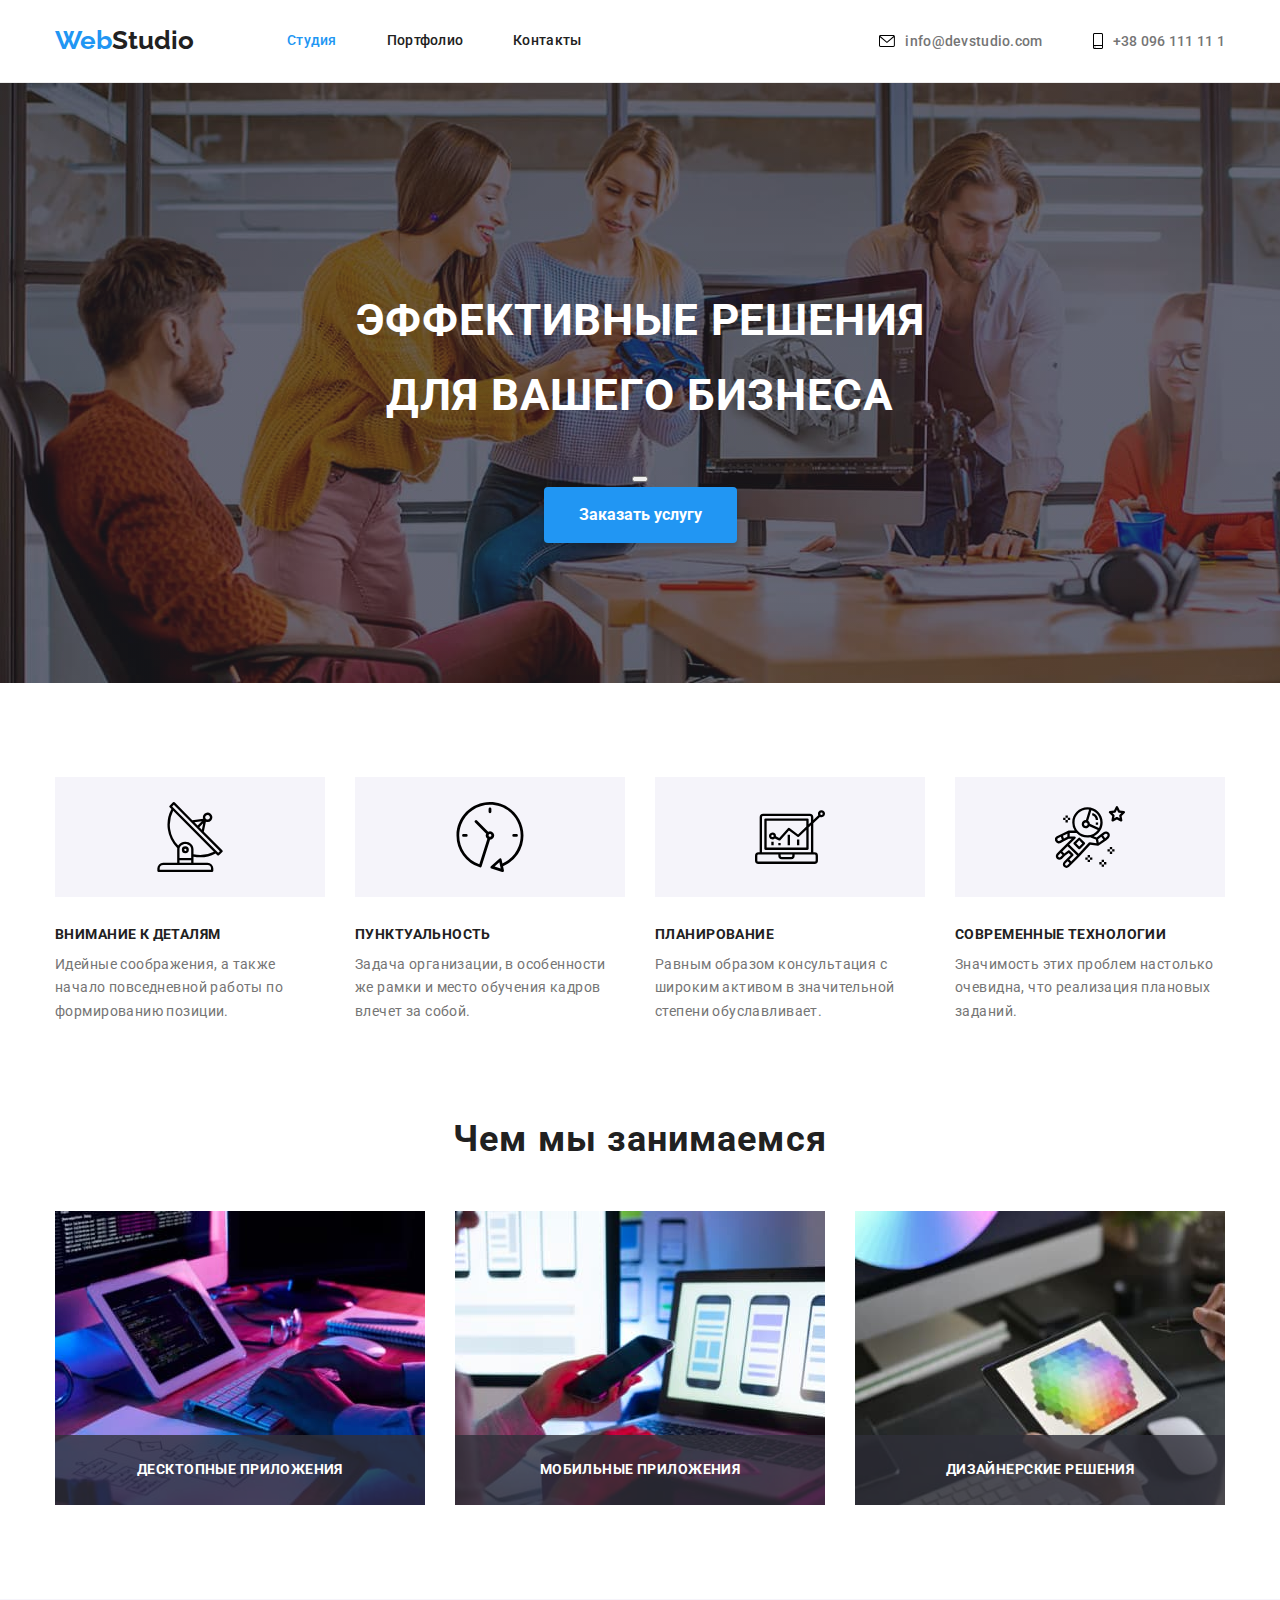
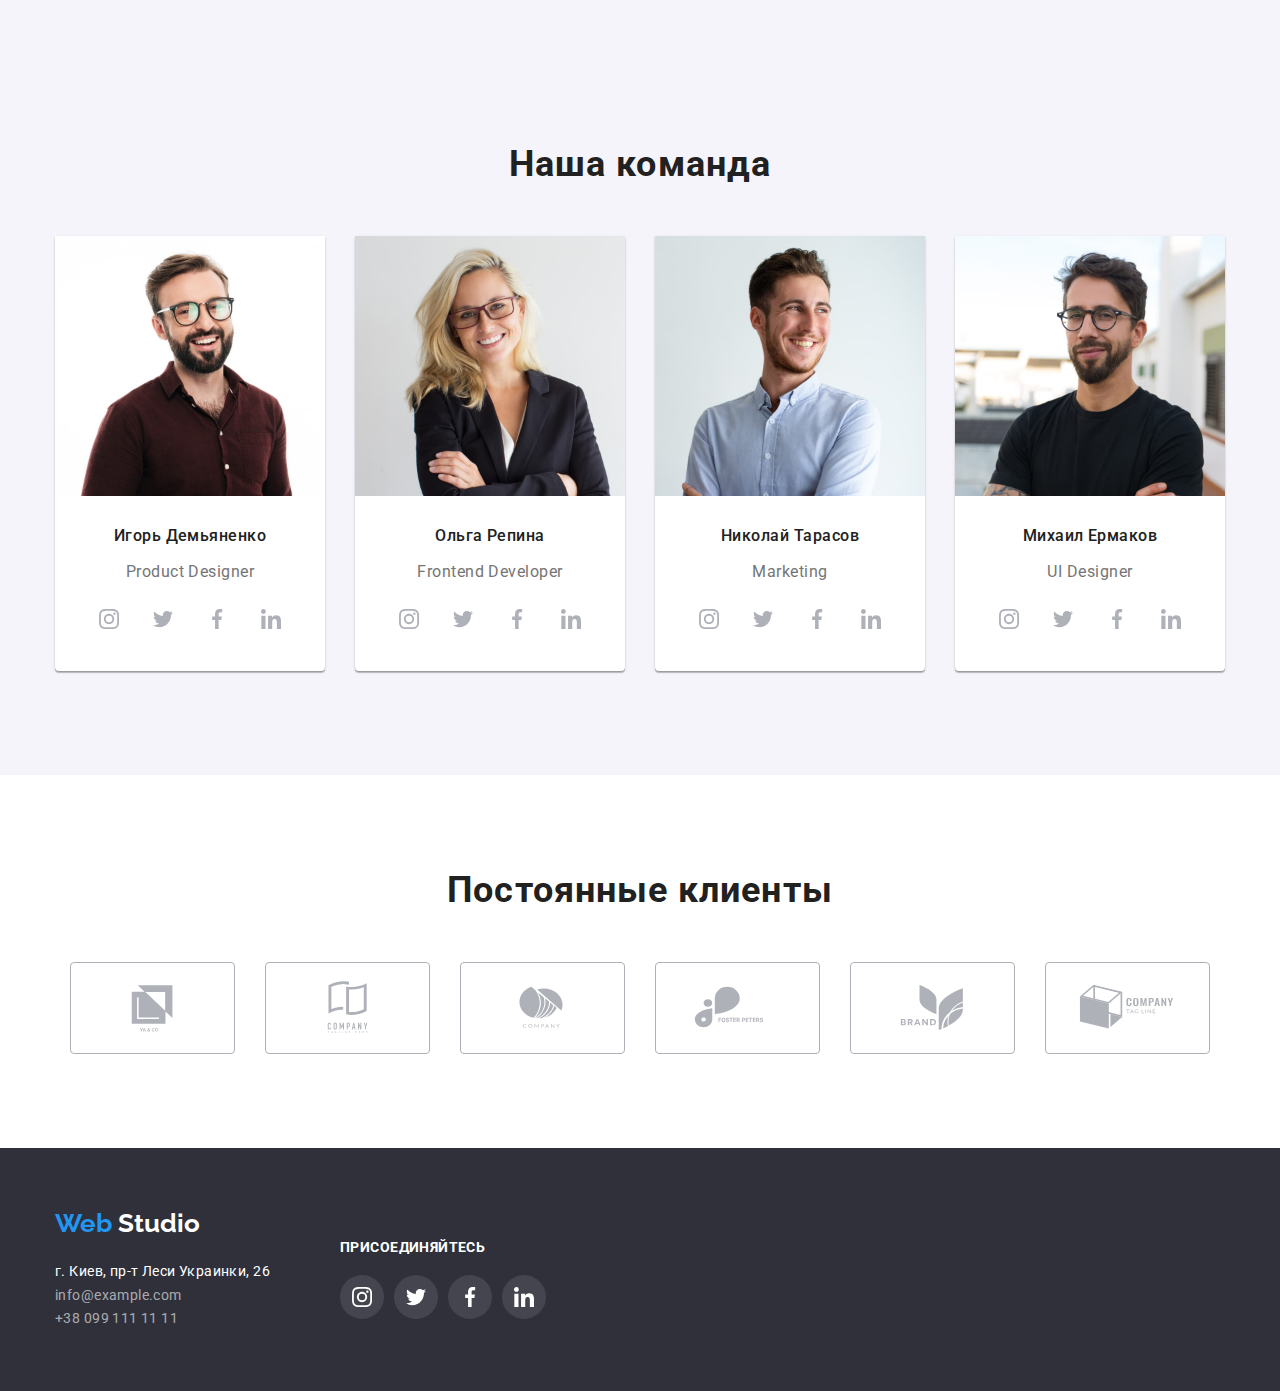
==== index.html @ 38453de9 "homework5_p1" ====
<!DOCTYPE html>
<html lang="ru">
  <head>
    <meta charset="UTF-8" />
    <meta http-equiv="X-UA-Compatible" content="IE=edge" />
    <meta name="viewport" content="width=device-width, initial-scale=1.0" />
    
    <link rel="preconnect" href="https://fonts.googleapis.com"/>
    <link rel="preconnect" href="https://fonts.gstatic.com" crossorigin/>
    <link href="https://fonts.googleapis.com/css2?family=Raleway:wght@700&family=Roboto:wght@400;500;700;900&display=swap" rel="stylesheet"/>

    <link rel="stylesheet" href="https://cdnjs.cloudflare.com/ajax/libs/modern-normalize/1.1.0/modern-normalize.min.css">

    <link rel="stylesheet" href="./css/styles.css"/>
    <title>WebStudio</title>
  </head>

  <body>
    <!-- logo + navigation -->
   
    <header class="header"> 
      <div class="container main-nav">
      <nav class="main-nav">
        <div>
        <a href="./index.html" class="logo"> <span class="logo-color">Web</span>Studio</a>
      </div>
      <div>
        <ul class="site-nav list">
          <li class="item"><a href="./index.html" class="link link-current">Студия</a></li>
          <li class="item"><a href="./portfolio.html" class="link">Портфолио</a></li>
          <li class="item"><a href="" class="link">Контакты</a></li>
        </ul>
      </div>
      </nav>
      
      <div>
      <ul class="auth-nav list main-nav">
        <li class="item"><a href="mailto:info@devstudio.com" class="link">
          <svg class="contacts" width="16" height="12">
            <use href="./img/icons.svg#iconenvelope"></use>
          </svg> info@devstudio.com</a></li>
        <li class="item"><a href="tel:+38096111111" class="link">
          <svg class="contacts" width="10" height="16">
            <use href="./img/icons.svg#iconsmartphone"></use>
          </svg> +38 096 111 11 1</a></li>
      </ul>
    </div>
    <!-- </div> -->
    </header>
  
  
    <!-- mail information -->
    <main>
      <!-- section 1 - major -->
      <section class="hero">
        <h1 class="hero-title">Эффективные решения для вашего бизнеса</h1>
        <div class="backdrop is-hidden data-modal">
          <div class="modal">
            <button class="modal-button" data-modal-close></button> 
          </div>
        <button class="hero-button" type="button" data-modal-open>Заказать услугу</button>
        
      </section>
      <!-- section 2 - our features -->
      <section class="our-features">
        <div class="container features">
        <h2 hidden class="section-title">our features</h2>
        <ul class="our features list">
          <li class="our-features-text">
            <div class="features-background">
              <svg class="our-features-text-icon" width="70" height="70">
                <use href="./img/icons.svg#iconantenna"></use>
              </svg>
            </div>
            <h3 class="title">Внимание к деталям</h3>
            <p class="features-text">
              Идейные соображения, а также начало повседневной работы по
              формированию позиции.
            </p>
          </li>
          <li class="our-features-text">
            <div class="features-background">
              <svg class="our-features-text-icon" width="70" height="70">
                <use href="./img/icons.svg#iconclock"></use>
              </svg>
            </div>
            <h3 class="title">Пунктуальность</h3>
            <p class="features-text">
              Задача организации, в особенности же рамки и место обучения кадров
              влечет за собой.
            </p>
          </li>
          <li class="our-features-text">
            <div class="features-background">
              <svg class="our-features-text-icon" width="70" height="70">
                <use href="./img/icons.svg#icondiagram"></use>
              </svg>
            </div>
            <h3 class="title">Планирование</h3>
            <p class="features-text">
              Равным образом консультация с широким активом в значительной
              степени обуславливает.
            </p>
          </li>
          <li>
            <div class="features-background">
              <svg class="our-features-text-icon" width="70" height="70">
                <use href="./img/icons.svg#iconastronaut"></use>
              </svg>
            </div>
            <h3 class="title">Современные технологии</h3>
            <p class="features-text">
              Значимость этих проблем настолько очевидна, что реализация
              плановых заданий.
            </p>
          </li>
        </ul>
        </div>
      </section>
    </div>

      <!-- section 3 - work discription -->
      <section class="work-discription">
        <div class="container">
        <h2 class="section-title">Чем мы занимаемся</h2>
        <ul class="work discription list container-flex">
          <li class="our-features-text">
            
            <a>
              <div class="img-wrapper">
                <img
                src="./img/box1.jpeg"
                alt="discription_of_box_1"
                width="370"/>
                <p class="desc">Десктопные приложения</p>
              </div>
          </a>
          
          </li>
          <li class="our-features-text">
            <a>
              <div class="img-wrapper">
              <img
                src="./img/box2.jpeg"
                alt="discription_of_box_2"
                width="370"/>
                <p class="desc">Мобильные приложения</p>
              </div>
              </a>
          </li>
          <li class="our-features-text">
            <a>
              <div class="img-wrapper">
              <img
                src="./img/box3.jpeg"
                alt="discription_of_box_3"
                width="370"/>
                <p class="desc">Дизайнерские решения</p>
              </div>
              </a>
          </li>
        </ul>
        </div>
      </section> 

      <!-- section 4 - our team -->
      <section class="our-team">
      <div class="container">
        <h2 class="section-title members">Наша команда</h2>
        <ul class="our team list container-flex">
          <li class="our-team-item our-features-text">
            <img src="./img/img.jpeg" alt="Product_Designer" width="270" />
            <div class="our-team-text-container"><h3 class="team">Игорь Демьяненко</h3>
            <p lang="en" class="team-discription">Product Designer</p>
                      <ul class="social-media">
              <li class="social-media-item" ><a class="social-media-link"
             href=""
             target="_blank"
             rel="noopener noreferrer"
             aria-label="instagram">
             
              <svg class="social-media-icon"  width="20" height="20">
                <use href="./img/icons.svg#iconinstagram"></use>
              </svg>
              </a>
            </li>

              <li class="social-media-item" ><a class="social-media-link"
             href=""
             target="_blank"
             rel="noopener noreferrer"
             aria-label="twitter">
             
              <svg class="social-media-icon"  width="20" height="20">
                <use href="./img/icons.svg#icontwitter"></use>
              </svg>
            </a>
            </li>
            <li class="social-media-item" >
              <a class="social-media-link"
             href=""
             target="_blank"
             rel="noopener noreferrer"
             aria-label="facebook">
             <svg class="social-media-icon"  width="20" height="20">
                <use href="./img/icons.svg#iconfacebook"></use>
              </svg>
            </a>
            </li>

              <li class="social-media-item" ><a class="social-media-link"
             href=""
             target="_blank"
             rel="noopener noreferrer"
             aria-label="linkedin">
             
              <svg class="social-media-icon"  width="20" height="20">
                <use href="./img/icons.svg#iconlinkedin"></use>
              </svg>
            </a>
            </li>
            
            </ul>
          </div>
          </li>

          <li class="our-team-item our-features-text">
            <img src="./img/img2.jpeg" alt="Frontend_Developer" width="270" />
            <div class="our-team-text-container"><h3 class="team">Ольга Репина</h3>
              <p lang="en" class="team-discription">Frontend Developer</p>
              <ul class="social-media">
                <li class="social-media-item" ><a class="social-media-link"
               href=""
               target="_blank"
               rel="noopener noreferrer"
               aria-label="instagram">
               
                <svg class="social-media-icon"  width="20" height="20">
                  <use href="./img/icons.svg#iconinstagram"></use>
                </svg>
                </a>
              </li>
  
                <li class="social-media-item" ><a class="social-media-link"
               href=""
               target="_blank"
               rel="noopener noreferrer"
               aria-label="twitter">
               
                <svg class="social-media-icon"  width="20" height="20">
                  <use href="./img/icons.svg#icontwitter"></use>
                </svg>
              </a>
              </li>
  
                <li class="social-media-item" ><a class="social-media-link"
               href=""
               target="_blank"
               rel="noopener noreferrer"
               aria-label="facebook">
               
                <svg class="social-media-icon"  width="20" height="20">
                  <use href="./img/icons.svg#iconfacebook"></use>
                </svg>
              </a>
              </li>
  
                <li class="social-media-item" ><a class="social-media-link"
               href=""
               target="_blank"
               rel="noopener noreferrer"
               aria-label="linkedin">
               
                <svg class="social-media-icon"  width="20" height="20">
                  <use href="./img/icons.svg#iconlinkedin"></use>
                </svg>
              </a>
              </li>
              
              </ul>
            </div>
           
          
         
          </li>

          <li class="our-team-item our-features-text">
            <img src="./img/img3.jpeg" alt="Marketing" width="270" />
            <div class="our-team-text-container"><h3 class="team">Николай Тарасов</h3>
              <p lang="en" class="team-discription">Marketing</p>
              <ul class="social-media">
                <li class="social-media-item" ><a class="social-media-link"
               href=""
               target="_blank"
               rel="noopener noreferrer">
               
                <svg class="social-media-icon"  width="20" height="20">
                  <use href="./img/icons.svg#iconinstagram"></use>
                </svg>
                </a>
              </li>
  
                <li class="social-media-item" ><a class="social-media-link"
               href=""
               target="_blank"
               rel="noopener noreferrer">
               
                <svg class="social-media-icon"  width="20" height="20">
                  <use href="./img/icons.svg#icontwitter"></use>
                </svg>
              </a>
              </li>
  
                <li class="social-media-item" ><a class="social-media-link"
               href=""
               target="_blank"
               rel="noopener noreferrer">
               
                <svg class="social-media-icon"  width="20" height="20">
                  <use href="./img/icons.svg#iconfacebook"></use>
                </svg>
              </a>
              </li>
  
                <li class="social-media-item" ><a class="social-media-link"
               href=""
               target="_blank"
               rel="noopener noreferrer">
               
                <svg class="social-media-icon"  width="20" height="20">
                  <use href="./img/icons.svg#iconlinkedin"></use>
                </svg>
              </a>
              </li>
              
              </ul>
            </div>
            
          
             
          </li>

          <li class="our-team-item our-features-text">
            <img src="./img/img4.jpeg" alt="UI Designer" width="270" />
            <div class="our-team-text-container"><h3 class="team">Михаил Ермаков</h3>
              <p lang="en" class="team-discription">UI Designer </p>
              <ul class="social-media">
                <li class="social-media-item" ><a class="social-media-link"
               href=""
               target="_blank"
               rel="noopener noreferrer">
               
                <svg class="social-media-icon"  width="20" height="20">
                  <use href="./img/icons.svg#iconinstagram"></use>
                </svg>
                </a>
              </li>
  
                <li class="social-media-item" ><a class="social-media-link"
               href=""
               target="_blank"
               rel="noopener noreferrer">
               
                <svg class="social-media-icon"  width="20" height="20">
                  <use href="./img/icons.svg#icontwitter"></use>
                </svg>
              </a>
              </li>
  
                <li class="social-media-item" ><a class="social-media-link"
               href=""
               target="_blank"
               rel="noopener noreferrer">
               
                <svg class="social-media-icon"  width="20" height="20">
                  <use href="./img/icons.svg#iconfacebook"></use>
                </svg>
              </a>
              </li>
  
                <li class="social-media-item" ><a class="social-media-link"
               href=""
               target="_blank"
               rel="noopener noreferrer">
               
                <svg class="social-media-icon"  width="20" height="20">
                  <use href="./img/icons.svg#iconlinkedin"></use>
                </svg>
              </a>
              </li>
              
              </ul>
              </div>
              
            
          </li>
        </ul>
      </div>
      </section>
       <!-- section 5 - our clients -->
    <section class="our-clients" >
      <div class="container">
        <h2 class="section-title">Постоянные клиенты</h2>
        <ul class="clienst-list">
          <li class="client-box">
            <a href=""
             class="client-box-link"
          
             target="_blank"
             rel="noopener noreferrer"
             aria-label="Logo1">
              <svg class="client-box-logo" width="106" height="60">
                <use class="focus" href="./img/icons.svg#iconLogo"></use>
              </svg>
            </a>
          </li>

          <li class="client-box">
            <a href=""
            class="client-box-link"
          
            target="_blank"
            rel="noopener noreferrer"
            aria-label="Logo2">
             <svg class="client-box-logo" width="106" height="60">
               <use class="focus" href="./img/icons.svg#iconLogo1"></use>
             </svg>
           </a>
          </li>

          <li class="client-box" >

            <a href=""
            class="client-box-link"
          
            target="_blank"
            rel="noopener noreferrer"
            aria-label="Logo3">
             <svg class="client-box-logo" width="106" height="60">
               <use class="focus" href="./img/icons.svg#iconLogo2"></use>
             </svg>
           </a>

          </li>
          <li class="client-box" >
            <a href=""
            class="client-box-link"
          
            target="_blank"
            rel="noopener noreferrer"
            aria-label="Logo4">
             <svg class="client-box-logo" width="106" height="60">
               <use class="focus" href="./img/icons.svg#iconLogo3"></use>
             </svg>
           </a>
          </li>

          <li class="client-box" >
            <a href=""
            class="client-box-link"
          
            target="_blank"
            rel="noopener noreferrer"
            aria-label="Logo5">
             <svg class="client-box-logo" width="106" height="60">
               <use class="focus" href="./img/icons.svg#iconLogo4"></use>
             </svg>
           </a>

          </li>
          <li class="client-box" >
            <a href=""
            class="client-box-link"
          
            target="_blank"
            rel="noopener noreferrer"
            aria-label="Logo6">
             <svg class="client-box-logo" width="106" height="60">
               <use class="focus" href="./img/icons.svg#iconLogo5"></use>
             </svg>
           </a>
          </li>

        </ul>
      </div>
    </section>
    </main>

    <!-- footer -->
    <footer class="footer">
     <div class="container">
        <div class="footer-logo"><a href="./index.html" class="logo"> <span class="logo-color">Web</span> <span class="studio-logo">Studio</span> </a>
      </div>

      <div class="footer-content">
      <address>
        <ul class="list">
          <li class="address">г. Киев, пр-т Леси Украинки, 26</li>
          <li><a href="mailto:info@example.com" class="contact-info">info@example.com</a></li>
          <li><a href="tel:+380991111111" class="contact-info">+38 099 111 11 11</a></li>
        </ul>
      </address>
      <div class="social-footer">
        <h3 class="title-footer">присоединяйтесь</h3>
        <ul class="social-media-footer">
          <li class="social-media-item-footer">
            <a class="social-media-link-footer" 
            href=""
             target="_blank"
             rel="noopener noreferrer"
             aria-label="instagram">
              <svg class="social-media-icon-footer" width="20" height="20">
                <use href="./img/icons.svg#iconinstagram"></use>
              </svg>
            </a>
          </li>
          <li class="social-media-item-footer">
            <a class="social-media-link-footer"
            href=""
             target="_blank"
             rel="noopener noreferrer"
             aria-label="twiiter">
              <svg class="social-media-icon-footer" width="20" height="20"> 
                <use href="./img/icons.svg#icontwitter"></use>
              </svg>
            </a>
          </li>
          <li class="social-media-item-footer">
            <a class="social-media-link-footer" 
            href=""
             target="_blank"
             rel="noopener noreferrer"
             aria-label="facebook">
              <svg class="social-media-icon-footer" width="20" height="20">
                <use href="./img/icons.svg#iconfacebook"></use>
              </svg>
            </a>
          </li>
          <li class="social-media-item-footer">
            <a class="social-media-link-footer" 
            href=""
             target="_blank"
             rel="noopener noreferrer"
             aria-label="linkedin">
              <svg class="social-media-icon-footer" width="20" height="20">
                <use href="./img/icons.svg#iconlinkedin"></use>
              </svg>
            </a>
          </li>
        </ul>
      </div>
    </div>
    </div>

  
    </footer>

    <script src="./js/modal.js"></script>
  </body>
</html>
---- css/styles.css ----
:root {
--main-text-color: #212121;
--second-background-color: #F5F4FA;
--footer-background-color: #2F303A;
--paragraph-text-color: #757575;
--accent-color: #2196F3;
--main-paragraph-color: #FFFFFF;
--contact-info-color: #rgba(255, 255, 255, 0.6);
--first-background-color: #E5E5E5;
--second-background-color: rgba(245, 244, 250, 1);
}

html {
    box-sizing: border-box;
}

*,
*::before,
*::after  {
    box-sizing: inherit;
}




body {
    font-size: 14px;
    line-height: 1.7;
    color: var(--main-text-color);
    font-family: Roboto, sans-serif;    
    margin: 0;
}

.container {
    margin-left: 0;
    margin-right: 0;
  width: 1200px;
  margin: 0 auto;
 padding: 0 15px;
}

.main-nav {
    display: flex;
    align-items: center;
    justify-content: space-between;
}

.logo {
    color: var(--main-text-color);
    font-family: Raleway, sans-serif;
    text-decoration: none;
}

.logo-color {
    color: var(--accent-color);
    
}

.navigation {
    display: flex;
    justify-content: space-between;
    align-items: center;
}

.logo, .logo-color {
font-style: normal;
font-weight: 700;
font-size: 26px;
line-height: 1.2;

}

.list {
    list-style: none ;
    padding: 0;
    margin: 0;
}

.header {
    border-bottom-width: 1px;
    border-bottom-style: solid;
    border-bottom-color: #ECECEC;
}


.contacts {
    margin-right: 10px;
}

.link {
    display: flex;
    align-items: center;
}

/* Site nav */

.site-nav {
    display: flex;
    margin-left: 93px;
}



.site-nav .item:not(:last-child) {
    margin-right: 50px;
}

.site-nav .link {
color: var(--main-text-color);
font-style: normal;
font-weight: 500;
font-size: 14px;
line-height: 1.1;
letter-spacing: 0.02em;
text-decoration: none;
padding: 32px 0;
display: block;
}

.site-nav .link:hover,
.site-nav .link:focus {
    color: var(--accent-color);
}

.auth-nav .link {
color: var(--paragraph-text-color);
font-family: 'Roboto';
font-style: normal;
font-weight: 500;
font-size: 14px;
line-height: 1.3;
letter-spacing: 0.02em;  
text-decoration: none;
padding: 32px 0;
}

.auth-nav .item:not(:last-child) {
    margin-right: 50px;
}

.auth-nav {
    display: flex;
    margin-left: auto;
}

.auth-nav .item .link:hover,
.auth-nav .item .link:focus {
    color: var(--accent-color);
    fill: var(--accent-color);
}

/* Hero */
.hero {
    padding: 200px 0px;
    background-color: var(--footer-background-color);
    color: var(--main-paragraph-color);
font-style: normal;
text-align: center;
letter-spacing: 0.06em;  
text-transform: uppercase;
max-width: 1600px;
max-height: 600px;
background-image: linear-gradient(to right, rgba(47, 48, 58, 0.4),rgba(47, 48, 58, 0.4)), url(../img/Img-background.jpeg);
}


.hero-title {
    max-width: 650px;
    color: var(--main-paragraph-color);
    font-size: 44px;
    margin: 0 auto;
    margin-bottom: 30px;
    /* padding: 200px 452px 280px;
    width: 696px;
    height: 120px; */
}

/* Section 1 */
.section-title {
    color: #212121;
    font-family: 'Roboto';
font-style: normal;
font-weight: 700;
font-size: 36px;
line-height: 1.2;
text-align: center;
letter-spacing: 0.03em;
margin-bottom: 50px;
margin-top: 0px;
}

.members {
    padding-top: 50px;
}

/* Section2 features */

.section-title .title {
    color: #212121;;
    
}

.title {
    font-family: 'Roboto';
font-style: normal;
font-weight: 700;
font-size: 14px;
line-height: 1.1;
letter-spacing: 0.03em;
text-transform: uppercase;
margin-top: 0px;
margin-bottom: 10px;
}


.our-features {
    padding: 94px 0;
}

.features {
    display: flex;
}

.features .features-text {
    width: 270px;
}

.our-features-text:not(:last-child) {
margin-right: 30px;
}


.features-text {
    color: var(--paragraph-text-color);
    font-family: 'Roboto';
font-style: normal;
font-weight: 400;
font-size: 14px;
line-height: 1.7;
letter-spacing: 0.03em;
margin-bottom: 0px;
margin-top: 0px;
}

.features-background {
    background-color: rgba(245, 244, 250, 1);
    display: block;
    width: 270px;
    height: 120px;
    margin-bottom: 30px;
}

.features-background {
    display: flex;
    justify-content: center;
    align-items: center;
}

/* section 3 work discription */
.work-discription {
   padding-bottom: 94px;
}

/* section 4 our team*/
.our-team {
background-color: var(--second-background-color);
padding: 94px 0;
}

.team-discription {
    margin-bottom: 16px;
    color: var(--paragraph-text-color);
    font-family: 'Roboto';
font-style: normal;
font-weight: 400;
font-size: 16px;
line-height: 1.2;
text-align: center;
letter-spacing: 0.03em;
}

.our-team-text-container {
    padding: 30px 0;
}

.our-team-item {
   background-color: var(--main-paragraph-color);
   box-shadow: 0px 1px 3px rgba(0, 0, 0, 0.12), 0px 1px 1px rgba(0, 0, 0, 0.14), 0px 2px 1px rgba(0, 0, 0, 0.2);
border-radius: 0px 0px 4px 4px;

}

.team {
    font-family: 'Roboto';
font-style: normal;
font-weight: 500;
font-size: 16px;
line-height: 1.2;
text-align: center;
letter-spacing: 0.03em;
margin: 0 0 10px;
}

.social-media {
    display: flex;
    list-style: none;
    justify-content: center;
    padding: 0;
   
}


.social-media-link {
    display: flex;
    align-items: center;
    justify-content: center;
    color: rgba(175, 177, 184, 1);
    width: 44px;
    height: 44px;
    border-radius: 50%;
    background-color: rgba(255, 255, 255, 1);
  
}

.social-media-item:hover .social-media-link,
.social-media-item:focus .social-media-link {
    background-color: var(--accent-color);
}

.social-media-item:hover .social-media-icon,
.social-media-item:focus .social-media-icon {
    fill: #FFFFFF;
}


.social-media-item:not(:last-child) {
    margin-right: 10px;
}

.social-media-icon {
    fill: rgba(175, 177, 184, 1);
}

/* section 5 - our clients */
.our-clients {
    padding: 94px 0;
}

.clienst-list {
    display: flex;
    list-style: none;
    margin: 0;
    padding: 0;
    justify-content: center;
    
}

.client-box-link {
    display: flex;
    justify-content: center;
    align-items: center;
    width: 100%;
    height: 100%;
    border: 1px solid #AFB1B8;
    border-radius: 4px;
}

.client-box-logo {
    fill: rgba(175, 177, 184, 1);
    
}


.client-box-link:hover .client-box-logo,
.client-box-link:focus .client-box-logo {
    fill: var(--accent-color);
}

.client-box-link:hover,
.client-box-link:focus {
    border: 1px solid var(--accent-color);
}

   



/* .clienst-list {
    margin-bottom: 94px;
} */

.client-box:not(:last-child) {
    margin-right: 30px;
   
}

.client-box {
    height: 92px;
    width: calc(100% / 6 - 30px);
}

/* footer */
footer {
    background-color: var(--footer-background-color);
}

address {
    padding-top: 20px;
     
}

.footer {
    padding: 60px 0;
}

.social-media-footer {
    display: flex;
    list-style: none;
    padding: 0;
    margin: 0;
}

.social-media-item-footer {
    width: 44px;
    height: 44px;
    border-radius: 50%;
    background: rgba(255, 255, 255, 0.1);
}

.social-media-item-footer:hover,
.social-media-item-footer:focus {
    background-color: var(--accent-color);
}

.social-media-link-footer {
    display: flex;
    justify-content: center;
    align-items: center;
    width: 100%;
    height: 100%;
}

.social-media-item-footer:not(:last-child){
    margin-right: 10px;
}

.title-footer{
    font-family: 'Roboto';
    font-style: normal;
    font-weight: 700;
    font-size: 14px;
    line-height: 1.1;
    letter-spacing: 0.03em;
    text-transform: uppercase;
    margin-top: 0px;
    margin-bottom: 20px;
    color: rgba(255, 255, 255, 1);
} 

.social-media-icon-footer {
    fill: #FFFFFF;
}
 
.footer-content {
    display: flex;
}


.social-footer {
    margin-left: 70px;
}

.studio-logo {
    color: #FFFFFF;
}

.address {
    color: #FFFFFF;
    font-family: 'Roboto';
font-style: normal;
font-weight: 400;
font-size: 14px;
line-height: 1.7;
letter-spacing: 0.03em;
}

.contact-info{
    color: rgba(255, 255, 255, 0.6);
    text-decoration: none;
    font-family: 'Roboto';
font-style: normal;
font-weight: 400;
font-size: 14px;
line-height: 1.7;
letter-spacing: 0.03em;
}

.contact-info:hover,
.contact-info:focus {
    color: var(--accent-color);
}

/* portfolio */

.portfolio {
padding: 94px 0;
}


.project-name {
    font-family: 'Roboto';
font-style: normal;
font-weight: 700;
font-size: 18px;
line-height: 2;
letter-spacing: 0.06em;
margin-bottom: 4px;
margin-top: 0px;
}

.flex-element:hover,
.flex-element:focus {
    box-shadow: 0px 1px 1px rgba(0, 0, 0, 0.12), 0px 4px 4px rgba(0, 0, 0, 0.06), 1px 4px 6px rgba(0, 0, 0, 0.16);
}

.projects {
    border-left: 1px solid rgba(238, 238, 238, 1);
    border-right: 1px solid rgba(238, 238, 238, 1);
    border-bottom: 1px solid rgba(238, 238, 238, 1);
width: 370px;
padding: 20px 24px;
}

.portfolio-img {
    display: block;
    width: 100%;
    margin-right: 0px;
}


.features-text-discription {
    color: var(--paragraph-text-color);
    font-family: 'Roboto';
font-style: normal;
font-weight: 400;
font-size: 16px;
line-height: 1.9;
letter-spacing: 0.03em;
margin-bottom: 0;
margin-top: 0;
}


.portfolio-container {
    width: 1200px;
    margin-right: 0;
}


.flex-container {
    display: flex;
    flex-wrap: wrap;
    justify-content: space-between;
}

.flex-element   {
    margin-bottom: 30px;

}



.container-flex {
    display: flex;
}

.list-portfolio {
    display: flex;
    list-style: none;
   margin-top: 0px;
   margin-bottom: 34px;
   justify-content: center;
}



.button.list-portfolio {
    padding-left: 0;
    margin-bottom: 50px;
}

.button > .list-portfolio{
    display: inline-block;
    margin-left: auto;
    margin-right: auto;
    
}

/* buttons */
.hero-button {
    background-color: var(--accent-color);
    color: var(--main-paragraph-color);
font-style: normal;
font-weight: 700;
font-size: 16px;
line-height: 1.9;
border-radius: 4px;
border: solid transparent;
padding: 10px 32px;
/* min-width: 200px; */
text-align: center;
box-shadow: 0px 4px 4px rgba(0, 0, 0, 0.15);
}

.hero-button:hover,
.hero-button:focus {
    background-color: #188ce8;
}

.portfolio-button-current:hover,
.portfolio-button-current:focus {
background-color: #188ce8;

}

.portfolio-button {
    background-color: var(--second-background-color);
color: var(--main-text-color);
font-family: 'Roboto';
font-style: normal;
font-weight: 500;
font-size: 16px;
line-height: 1.6;
display: inline-block;
padding: 6px 22px;
border: solid transparent;  
border-radius: 4px;
min-width: 105;
height: 38px;
}

.portfolio-button:not(last-child) {
    margin-right: 8px;
}

.portfolio-button:hover,
.portfolio-button:focus {
    background-color: var(--accent-color);
    color: var(--main-paragraph-color);   
}

.portfolio-button-current {
    color: #fff;
    background-color: var(--accent-color);
    font-family: 'Roboto';
font-style: normal;
font-weight: 500;
font-size: 16px;
line-height: 1.6;
cursor: pointer;
box-shadow: 0px 3px 1px rgba(0, 0, 0, 0.1), 0px 1px 2px rgba(0, 0, 0, 0.08), 0px 2px 2px rgba(0, 0, 0, 0.12);
border-radius: 4px;
min-width: 73px;
height: 38px;
border: solid transparent;  
padding: 6px 22px;
display: inline-block;
margin-right: 8px;
}


.link-current {
    color: var(--accent-color);
    font-style: normal;
font-weight: 500;
font-size: 14px;
line-height: 1.1;
letter-spacing: 0.02em;
text-decoration: none;
}

.link.link-current {
    color: var(--accent-color);
}

/* Homework5 */

.product-thumb {
    position: relative;
}

.product-thumb::before {
    display: inline-block;
    content: '';
    width: 100%;
    height: 100%;
    background-color: rgba(33, 150, 243, 0.9);
    position: absolute;
    opacity: 0;
} 

.product-thumb:hover::before {
    opacity: 1;
}

.product-thumb:hover .product-discription-text {
    opacity: 1;
}

.product-discription-text {  
    position: absolute;
    z-index: 1;
    width: 100%;
    height: 100%;
    padding: 63px 24px;
    margin: 0;
    font-family: 'Roboto';
font-style: normal;
font-weight: 400;
font-size: 18px;
line-height: 1.6;

letter-spacing: 0.03em;

color: #FFFFFF;
    
    opacity: 0;
}

/* backdrop */
 /* .backdrop {
    position: absolute;
    position: fixed;
    width: 100%;
    height: 100%;
    top: 0;
    left: 0;
    background: rgba(0, 0, 0, 0.2);
}
.backdrop {
    opacity: 0;
    pointer-events: none;
}

.modal {
  position: absolute;
  top: 50%;
  left: 50%;
  transform: translate(-50%, -50%);

    min-height: 581px;
    min-width: 528px;
     
    background-color: #fff; */
/* }  */

/* .modal-button  */

/* image-wrapper */

.img-wrapper {
    position: relative; 
}

.desc {
display: flex;
justify-content: center;
align-items: center;
width: 100%;
height: 70px;
margin: 0;
    position: absolute;
    bottom: 0;
    left: 0;
    background-color: rgba(47, 48, 58, 0.8);
    color: #FFFFFF;

    font-family: 'Roboto';
font-style: normal;
font-weight: 700;
font-size: 14px;
line-height: 1.14;
letter-spacing: 0.03em;
text-transform: uppercase;

}

img {
    display: block;
}
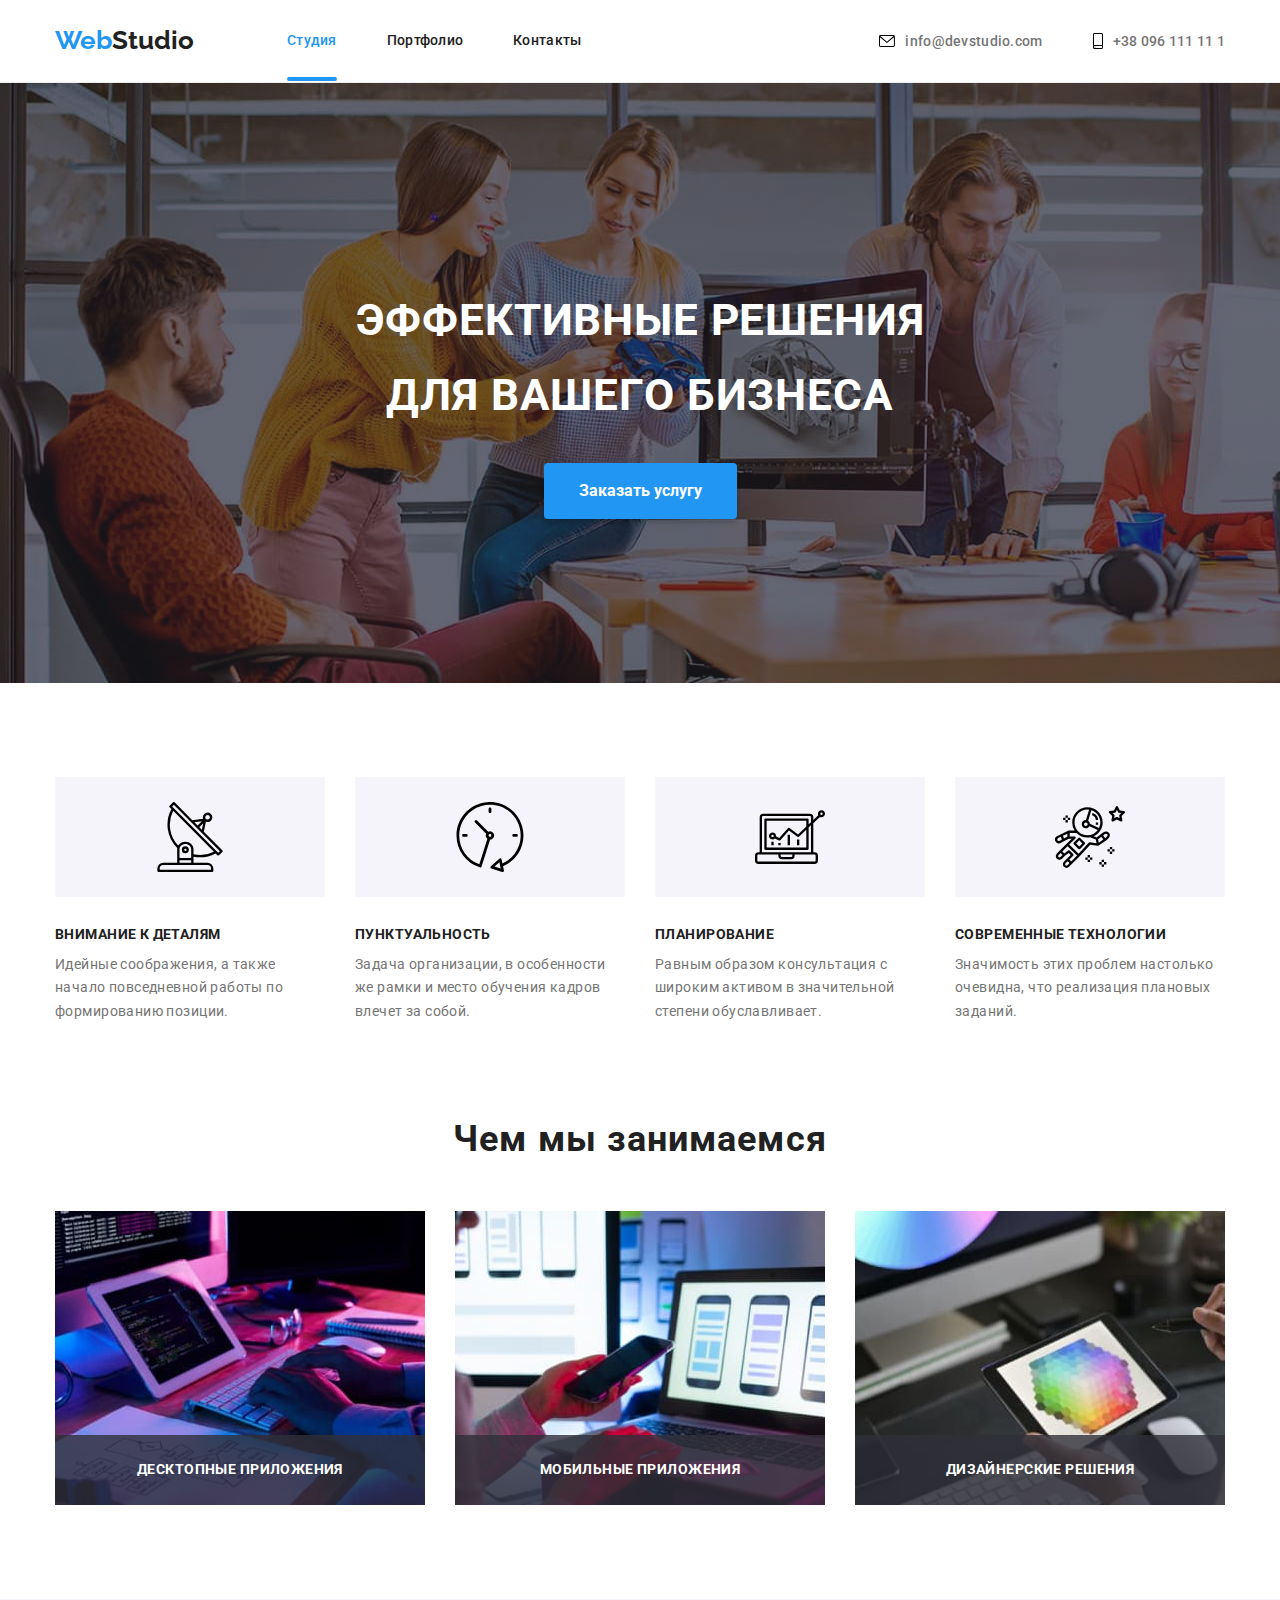
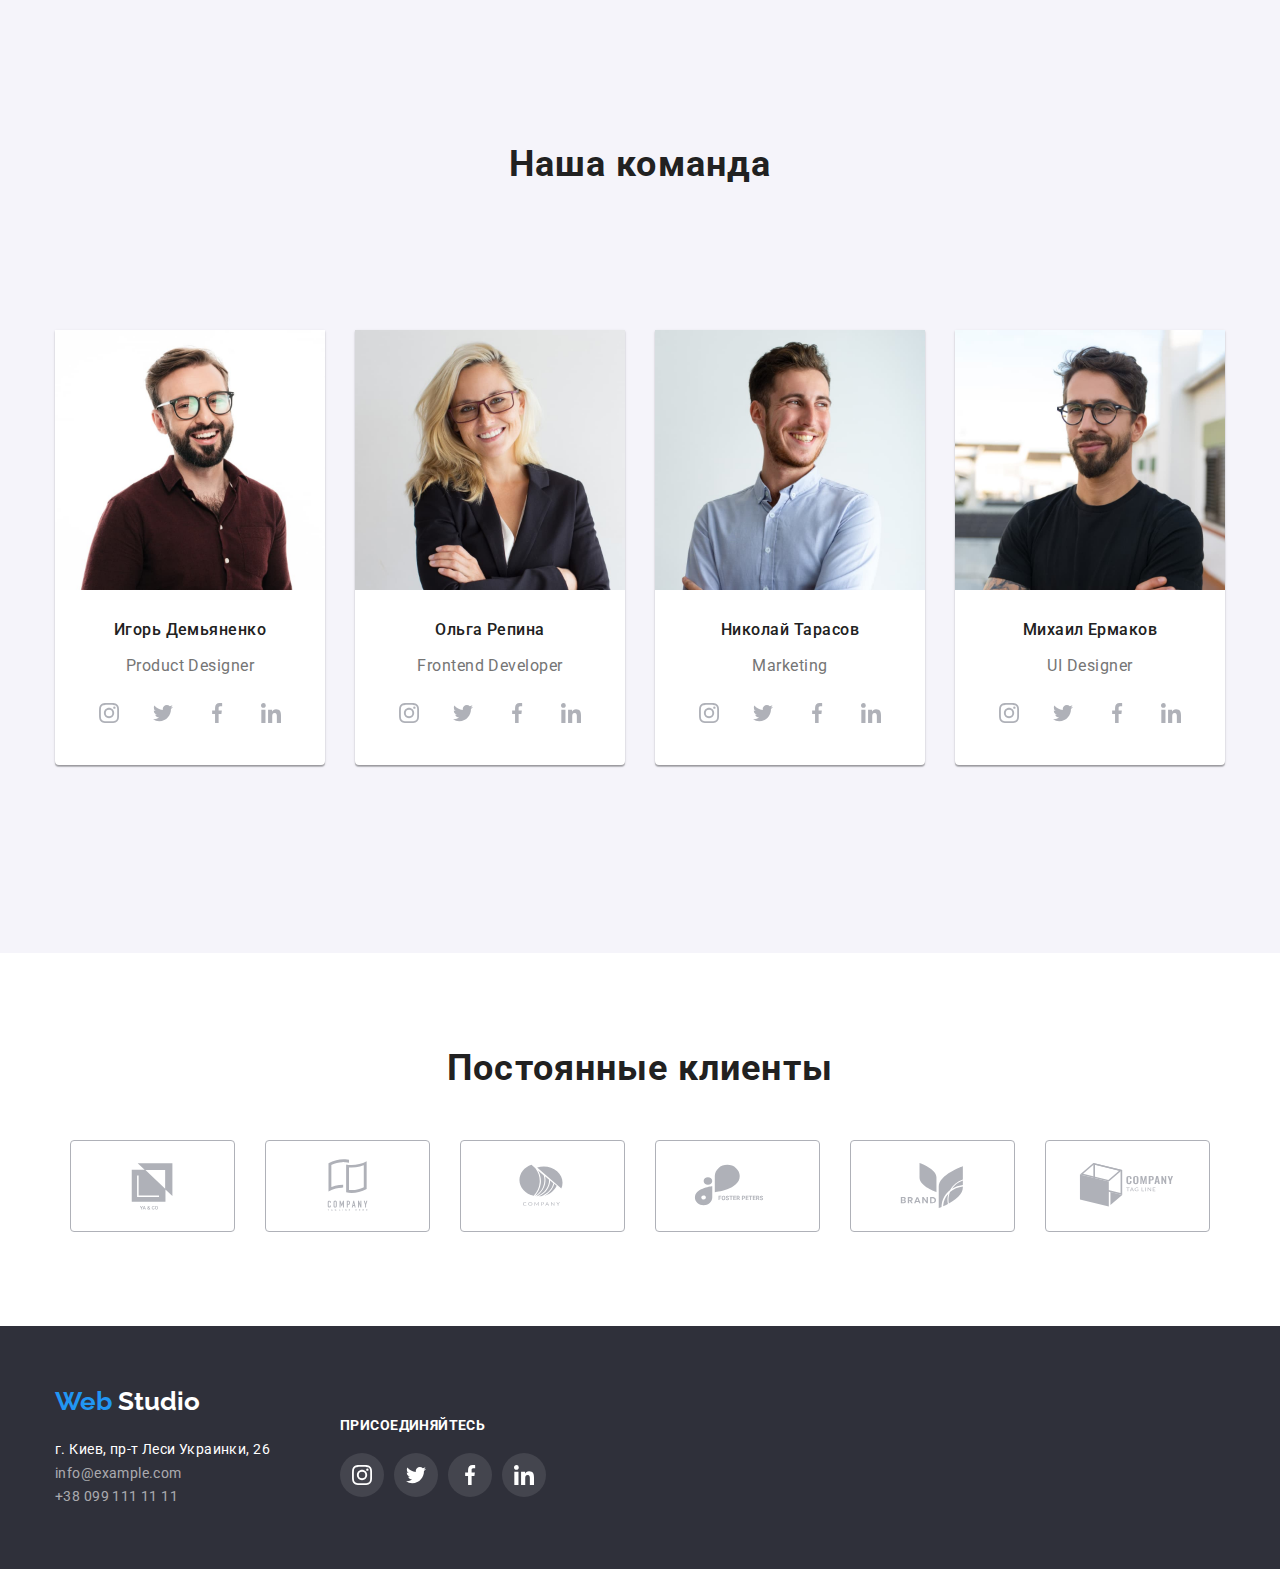
==== commit 6761b41d: "homework5_p2" ====
--- a/index.html
+++ b/index.html
@@ -17,7 +17,10 @@
 
   <body>
     <!-- logo + navigation -->
-   
+    <div class="backdrop is-hidden data-modal">
+      <!-- <div class="modal">
+        <button class="modal-button" data-modal-close></button> 
+      </div> -->
     <header class="header"> 
       <div class="container main-nav">
       <nav class="main-nav">
@@ -26,9 +29,9 @@
       </div>
       <div>
         <ul class="site-nav list">
-          <li class="item"><a href="./index.html" class="link link-current">Студия</a></li>
-          <li class="item"><a href="./portfolio.html" class="link">Портфолио</a></li>
-          <li class="item"><a href="" class="link">Контакты</a></li>
+          <li class="item"><a href="./index.html" class="link link-current current-index link-hover">Студия</a></li>
+          <li class="item"><a href="./portfolio.html" class="link link-hover">Портфолио</a></li>
+          <li class="item"><a href="" class="link link-hover">Контакты</a></li>
         </ul>
       </div>
       </nav>
@@ -54,10 +57,8 @@
       <!-- section 1 - major -->
       <section class="hero">
         <h1 class="hero-title">Эффективные решения для вашего бизнеса</h1>
-        <div class="backdrop is-hidden data-modal">
-          <div class="modal">
-            <button class="modal-button" data-modal-close></button> 
-          </div>
+        
+          
         <button class="hero-button" type="button" data-modal-open>Заказать услугу</button>
         
       </section>
@@ -167,7 +168,7 @@
       <section class="our-team">
       <div class="container">
         <h2 class="section-title members">Наша команда</h2>
-        <ul class="our team list container-flex">
+        <ul class="our-team list container-flex">
           <li class="our-team-item our-features-text">
             <img src="./img/img.jpeg" alt="Product_Designer" width="270" />
             <div class="our-team-text-container"><h3 class="team">Игорь Демьяненко</h3>
--- a/css/styles.css
+++ b/css/styles.css
@@ -85,11 +85,14 @@
 
 .contacts {
     margin-right: 10px;
+    
 }
 
 .link {
     display: flex;
     align-items: center;
+
+    position: relative;
 }
 
 /* Site nav */
@@ -115,6 +118,9 @@
 text-decoration: none;
 padding: 32px 0;
 display: block;
+
+transition: color 250ms cubic-bezier(0.4, 0, 0.2, 1);
+
 }
 
 .site-nav .link:hover,
@@ -122,7 +128,7 @@
     color: var(--accent-color);
 }
 
-.auth-nav .link {
+.auth-nav .link{
 color: var(--paragraph-text-color);
 font-family: 'Roboto';
 font-style: normal;
@@ -132,6 +138,12 @@
 letter-spacing: 0.02em;  
 text-decoration: none;
 padding: 32px 0;
+
+transition: color 250ms cubic-bezier(0.4, 0, 0.2, 1);
+}
+
+.contacts use {
+    transition: color 250ms cubic-bezier(0.4, 0, 0.2, 1);
 }
 
 .auth-nav .item:not(:last-child) {
@@ -147,6 +159,7 @@
 .auth-nav .item .link:focus {
     color: var(--accent-color);
     fill: var(--accent-color);
+
 }
 
 /* Hero */
@@ -310,6 +323,8 @@
 }
 
 
+
+
 .social-media-link {
     display: flex;
     align-items: center;
@@ -319,6 +334,8 @@
     height: 44px;
     border-radius: 50%;
     background-color: rgba(255, 255, 255, 1);
+
+    transition: background-color 250ms cubic-bezier(0.4, 0, 0.2, 1); 
   
 }
 
@@ -363,6 +380,9 @@
     height: 100%;
     border: 1px solid #AFB1B8;
     border-radius: 4px;
+
+    transition: fill 250ms cubic-bezier(0.4, 0, 0.2, 1); 
+  
 }
 
 .client-box-logo {
@@ -438,6 +458,9 @@
     align-items: center;
     width: 100%;
     height: 100%;
+
+    transition: background-color 250ms cubic-bezier(0.4, 0, 0.2, 1); 
+  
 }
 
 .social-media-item-footer:not(:last-child){
@@ -589,6 +612,7 @@
     margin-bottom: 50px;
 }
 
+
 .button > .list-portfolio{
     display: inline-block;
     margin-left: auto;
@@ -610,6 +634,8 @@
 /* min-width: 200px; */
 text-align: center;
 box-shadow: 0px 4px 4px rgba(0, 0, 0, 0.15);
+
+transition: background-color 250ms cubic-bezier(0.4, 0, 0.2, 1);
 }
 
 .hero-button:hover,
@@ -637,6 +663,9 @@
 border-radius: 4px;
 min-width: 105;
 height: 38px;
+
+transition: color 250ms cubic-bezier(0.4, 0, 0.2, 1);
+
 }
 
 .portfolio-button:not(last-child) {
@@ -709,7 +738,6 @@
 
 .product-discription-text {  
     position: absolute;
-    z-index: 1;
     width: 100%;
     height: 100%;
     padding: 63px 24px;
@@ -738,7 +766,7 @@
     background: rgba(0, 0, 0, 0.2);
 }
 .backdrop {
-    opacity: 0;
+    opacity: 1;
     pointer-events: none;
 }
 
@@ -751,8 +779,8 @@
     min-height: 581px;
     min-width: 528px;
      
-    background-color: #fff; */
-/* }  */
+    background-color: #fff; 
+ }   */
 
 /* .modal-button  */
 
@@ -784,7 +812,51 @@
 text-transform: uppercase;
 
 }
-
+ 
 img {
     display: block;
+}
+
+.link-hover::after {
+content: '';
+
+position: absolute;
+
+display: inline-block;
+width: 100%;
+height: 4px;
+background: #2196F3;
+border-radius: 2px;
+margin-top: 28px;
+
+left: 0;
+bottom: 0;
+
+opacity: 0;
+
+transition: opacity 250ms cubic-bezier(0.4, 0, 0.2, 1);
+}
+ 
+.link:hover::after {
+    opacity: 1; 
+}
+
+.current-portfolio::after, .current-index::after {
+    content: '';
+
+position: absolute;
+
+display: inline-block;
+width: 100%;
+height: 4px;
+background: #2196F3;
+border-radius: 2px;
+margin-top: 28px;
+
+left: 0;
+bottom: 0;
+
+opacity: 1;
+
+
 }